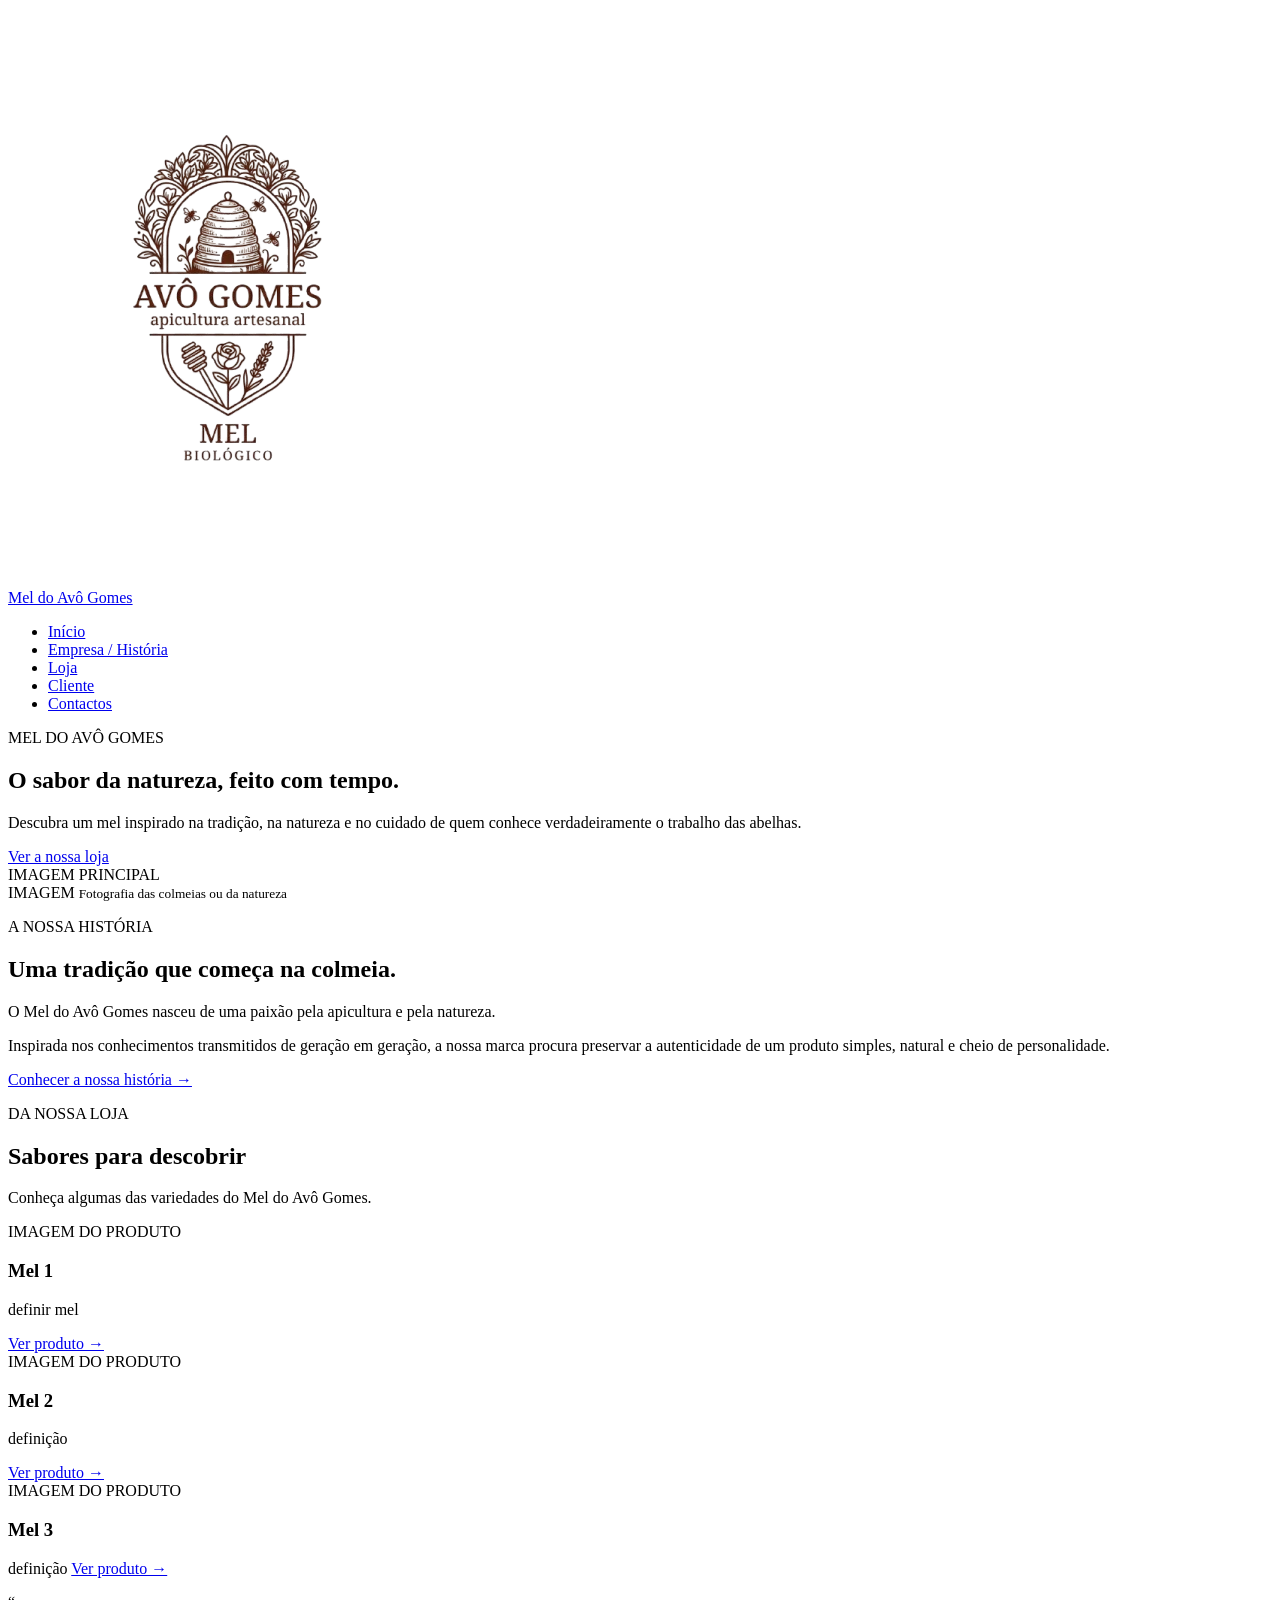
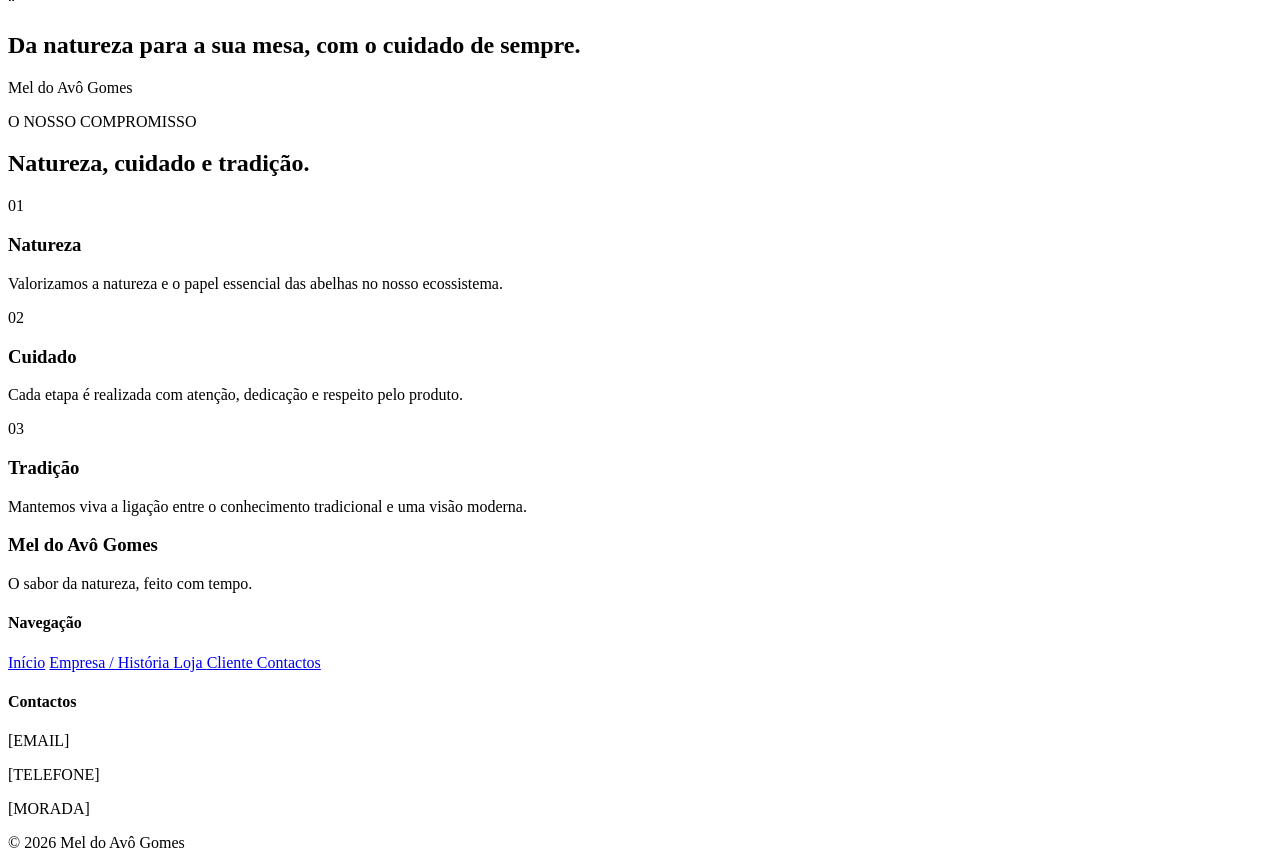
==== index.html @ 3cfab0e8 "Add files via upload" ====
<!DOCTYPE html>
<html lang="pt-PT">
<head>
<meta charset="UTF-8">
<meta name="viewport" content="width=device-width, initial-scale=1.0">
 <img src="logotipo.png"alt="Mel Gomes"> 
<title>Mel do Avô Gomes</title>
<link rel="stylesheet" href="style.css">
</head>
<body>
    
<header>
      
<nav class="navbar">
<a href="index.html" class="logo">
               Mel do Avô Gomes
</a>
<ul class="menu">
<li>
<a href="index.html" class="ativo">Início</a>
</li>
<li>
<a href="empresa.html">Empresa / História</a>
</li>
<li>
<a href="loja.html">Loja</a>
</li>
<li>
<a href="cliente.html">Cliente</a>
</li>
<li>
<a href="contactos.html">Contactos</a>
</li>
</ul>
</nav>
</header>

<!-- PRIMEIRA SECÇÃO -->
<section class="hero">
<div class="hero-text">
<p class="subtitulo">
               MEL DO AVÔ GOMES
</p>
<h1>
               O sabor da natureza,
               feito com tempo.
</h1>
<p>
               Descubra um mel inspirado na tradição, na natureza
               e no cuidado de quem conhece verdadeiramente
               o trabalho das abelhas.
</p>
<a href="loja.html" class="botao">
               Ver a nossa loja
</a>
</div>

<!-- ESPAÇO PARA IMAGEM -->
<div class="imagem-placeholder">
<span>IMAGEM PRINCIPAL</span>
</div>
</section>

<!-- HISTÓRIA -->
<section class="secao historia">
<div class="imagem-placeholder">
<span>IMAGEM</span>
<small>
               Fotografia das colmeias
               ou da natureza
</small>
</div>

<div class="texto">
<p class="subtitulo">
               A NOSSA HISTÓRIA
</p>
<h2>
               Uma tradição que começa na colmeia.
</h2>
<p>
               O Mel do Avô Gomes nasceu de uma paixão pela
               apicultura e pela natureza.
</p>
<p>
               Inspirada nos conhecimentos transmitidos de geração
               em geração, a nossa marca procura preservar a
               autenticidade de um produto simples, natural e cheio
               de personalidade.
</p>
<a href="empresa.html" class="link">
               Conhecer a nossa história →
</a>
</div>
</section>

<!-- PRODUTOS -->
<section class="secao produtos">
<div class="titulo-secao">
<p class="subtitulo">
               DA NOSSA LOJA
</p>
<h2>
               Sabores para descobrir
</h2>
<p>
               Conheça algumas das variedades do Mel do Avô Gomes.
</p>
</div>

<div class="produtos-grid">

<!-- PRODUTO 1 -->
<article class="produto">
<div class="produto-imagem">
<span>
                       IMAGEM DO PRODUTO
</span>
</div>
<div class="produto-info">
<h3>
                      Mel 1 
</h3>
<p>
                       definir mel
</p>
<a href="loja.html">
                       Ver produto →
</a>
</div>
</article>

<!-- PRODUTO 2 -->
<article class="produto">
<div class="produto-imagem">
<span>
                       IMAGEM DO PRODUTO
</span>
</div>
<div class="produto-info">
<h3>
                       Mel 2
</h3>
<p>
                       definição
</p>
<a href="loja.html">
                       Ver produto →
</a>
</div>
</article>

<!-- PRODUTO 3 -->
<article class="produto">
<div class="produto-imagem">
<span>
                       IMAGEM DO PRODUTO
</span>
</div>
<div class="produto-info">
<h3>
                       Mel 3
</h3>
<p>
                       definição
<a href="loja.html">
                       Ver produto →
</a>
</div>
</article>
</div>
</section>

<!-- FRASE -->
<section class="frase">
<p class="aspas">
           “
</p>
<h2>
           Da natureza para a sua mesa,
           com o cuidado de sempre.
</h2>
<p>
           Mel do Avô Gomes
</p>
</section>

<!-- VALORES -->
<section class="secao valores">
<div class="titulo-secao">
<p class="subtitulo">
               O NOSSO COMPROMISSO
</p>
<h2>
               Natureza, cuidado e tradição.
</h2>
</div>

<div class="valores-grid">
<div>
<span>01</span>
<h3>
                   Natureza
</h3>
<p>
                   Valorizamos a natureza e o papel essencial
                   das abelhas no nosso ecossistema.
</p>
</div>

<div>
<span>02</span>
<h3>
                   Cuidado
</h3>
<p>
                   Cada etapa é realizada com atenção,
                   dedicação e respeito pelo produto.
</p>
</div>

<div>
<span>03</span>
<h3>
                   Tradição
</h3>
<p>
                   Mantemos viva a ligação entre o conhecimento
                   tradicional e uma visão moderna.
</p>
</div>
</div>
</section>

<!-- RODAPÉ -->
<footer>
<div>
<h3>
               Mel do Avô Gomes
</h3>
<p>
               O sabor da natureza,
               feito com tempo.
</p>
</div>

<div>
<h4>
               Navegação
</h4>
<a href="index.html">Início</a>
<a href="empresa.html">
               Empresa / História
</a>
<a href="loja.html">
               Loja
</a>
<a href="cliente.html">
               Cliente
</a>
<a href="contactos.html">
               Contactos
</a>
</div>

<div>
<h4>
               Contactos
</h4>
<p>
               [EMAIL]
</p>
<p>
               [TELEFONE]
</p>
<p>
               [MORADA]
</p>
</div>
</footer>

<div class="copyright">
       © 2026 Mel do Avô Gomes
</div>

</body>
</html>
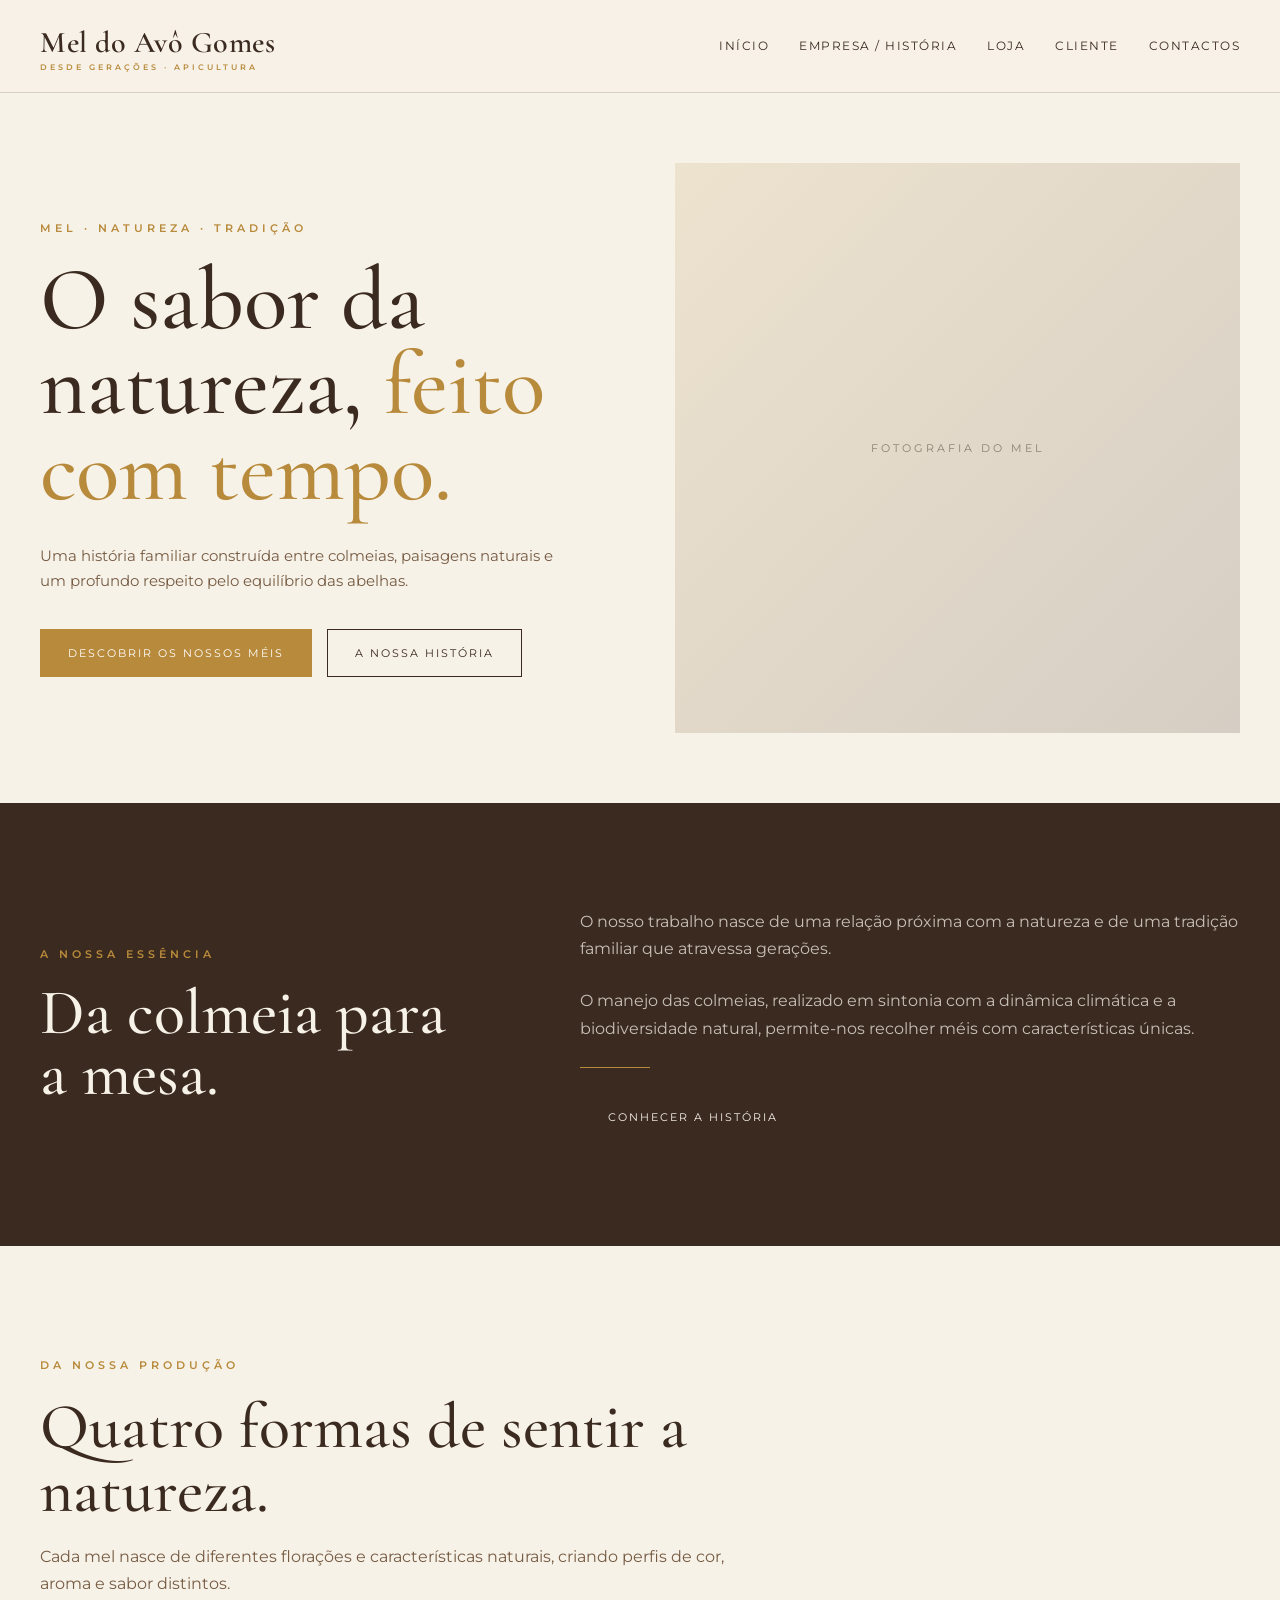
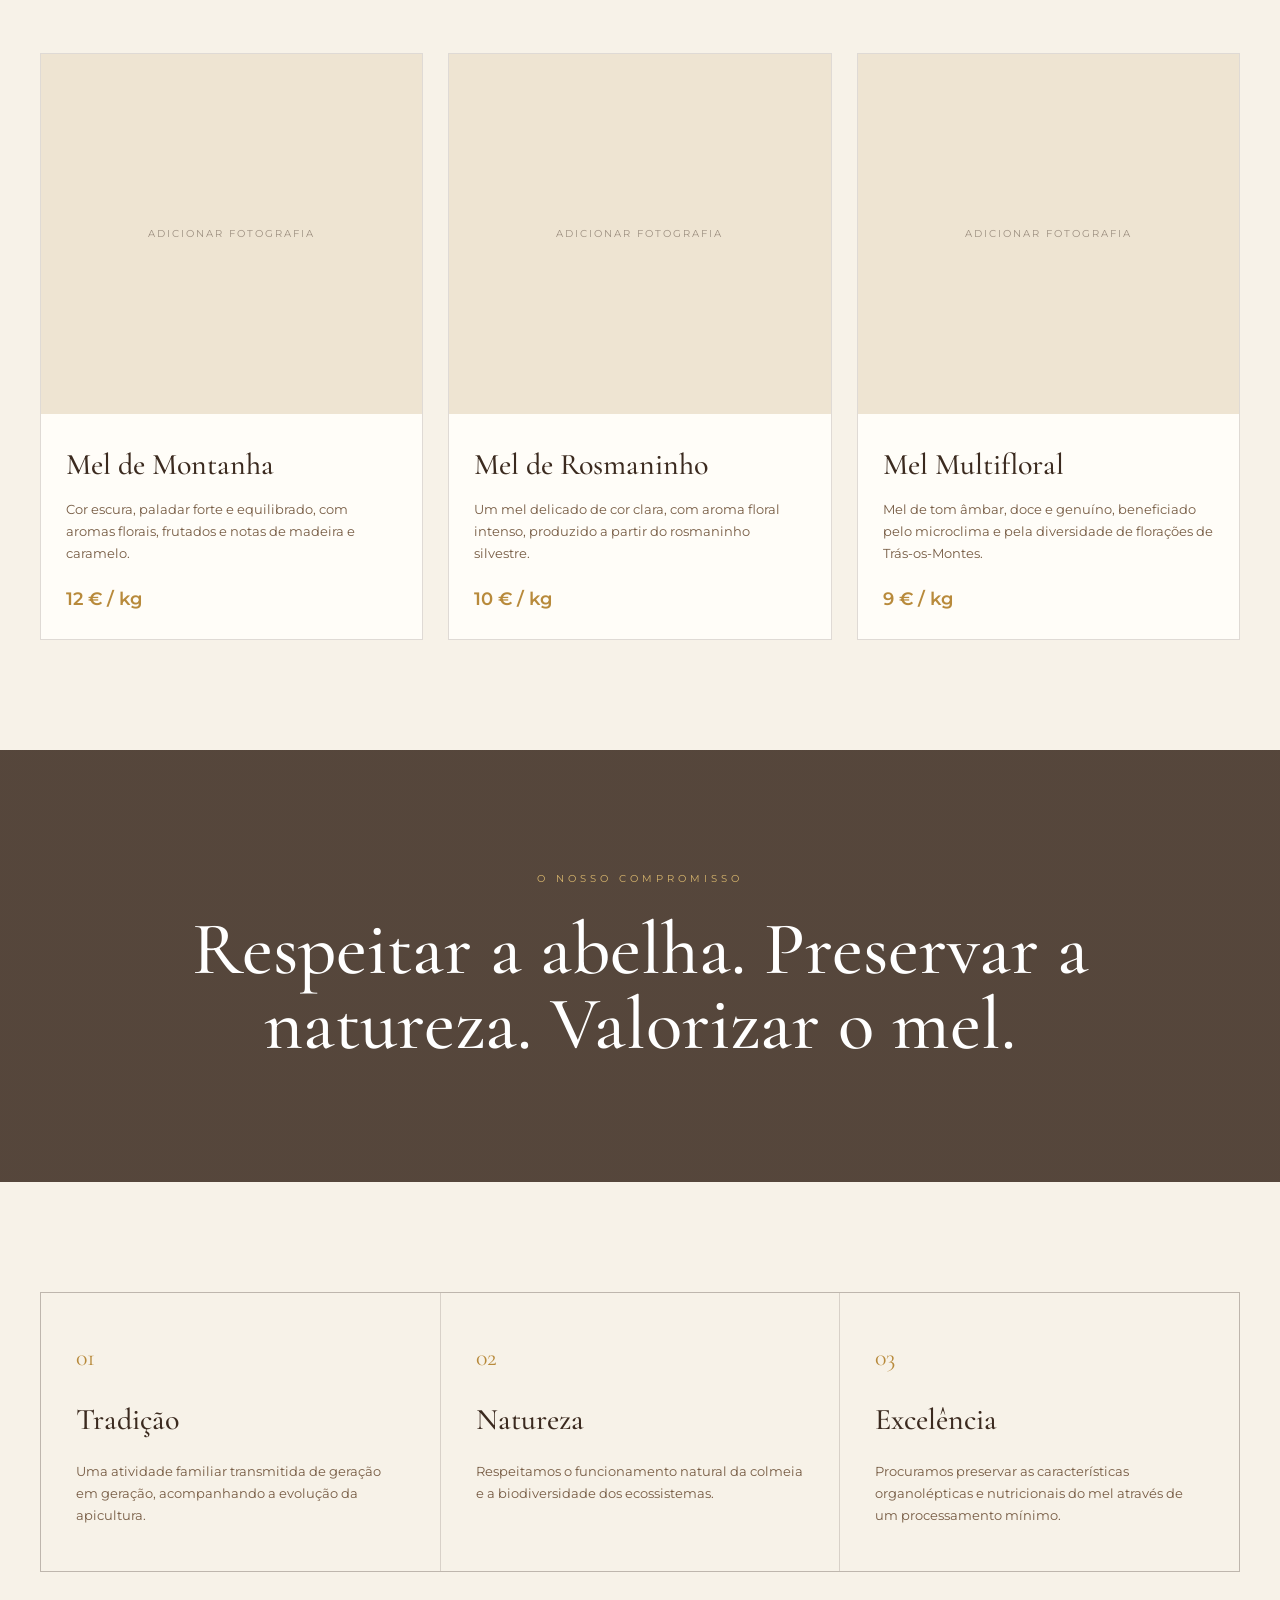
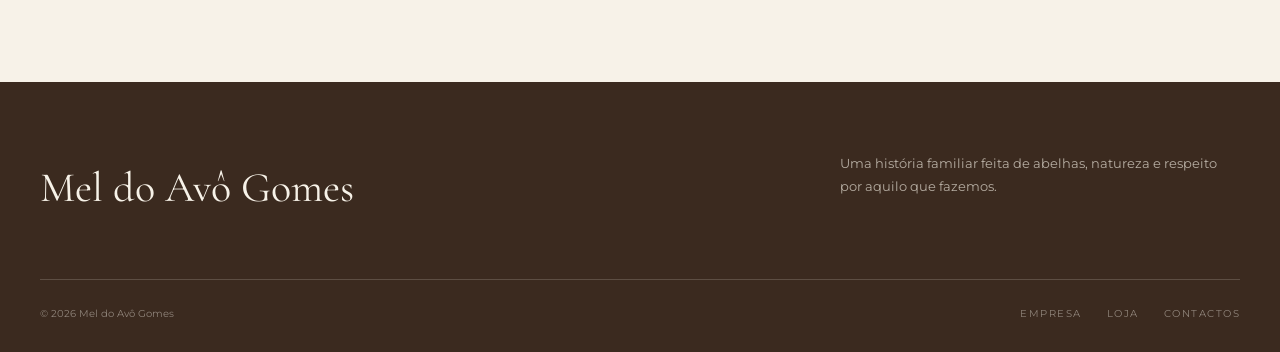
==== commit 813a4986: "Add files via upload" ====
--- a/index.html
+++ b/index.html
@@ -3,285 +3,293 @@
 <head>
 <meta charset="UTF-8">
 <meta name="viewport" content="width=device-width, initial-scale=1.0">
- <img src="logotipo.png"alt="Mel Gomes"> 
-<title>Mel do Avô Gomes</title>
+<title>Mel do Avô Gomes | Mel de excelência</title>
+<meta name="description"
+
+        content="Mel do Avô Gomes — tradição familiar, apicultura responsável e méis de elevada qualidade.">
 <link rel="stylesheet" href="style.css">
 </head>
 <body>
-    
 <header>
-      
-<nav class="navbar">
+<div class="navbar">
 <a href="index.html" class="logo">
-               Mel do Avô Gomes
-</a>
-<ul class="menu">
-<li>
-<a href="index.html" class="ativo">Início</a>
-</li>
-<li>
+
+            Mel do Avô Gomes
+<small>Desde gerações · Apicultura</small>
+</a>
+<nav>
+<a href="index.html">Início</a>
 <a href="empresa.html">Empresa / História</a>
-</li>
-<li>
 <a href="loja.html">Loja</a>
-</li>
-<li>
 <a href="cliente.html">Cliente</a>
-</li>
-<li>
 <a href="contactos.html">Contactos</a>
-</li>
-</ul>
 </nav>
+</div>
 </header>
 
-<!-- PRIMEIRA SECÇÃO -->
+<main>
+<!-- HERO -->
 <section class="hero">
 <div class="hero-text">
-<p class="subtitulo">
-               MEL DO AVÔ GOMES
-</p>
+<div class="mini-titulo">
+
+                Mel · Natureza · Tradição
+</div>
 <h1>
-               O sabor da natureza,
-               feito com tempo.
+
+                O sabor da natureza,
+<span>feito com tempo.</span>
 </h1>
 <p>
-               Descubra um mel inspirado na tradição, na natureza
-               e no cuidado de quem conhece verdadeiramente
-               o trabalho das abelhas.
-</p>
-<a href="loja.html" class="botao">
-               Ver a nossa loja
-</a>
-</div>
-
-<!-- ESPAÇO PARA IMAGEM -->
-<div class="imagem-placeholder">
-<span>IMAGEM PRINCIPAL</span>
-</div>
-</section>
-
-<!-- HISTÓRIA -->
-<section class="secao historia">
-<div class="imagem-placeholder">
-<span>IMAGEM</span>
-<small>
-               Fotografia das colmeias
-               ou da natureza
-</small>
-</div>
-
-<div class="texto">
-<p class="subtitulo">
-               A NOSSA HISTÓRIA
-</p>
+
+                Uma história familiar construída entre colmeias,
+
+                paisagens naturais e um profundo respeito pelo
+
+                equilíbrio das abelhas.
+</p>
+<div class="hero-botoes">
+<a href="loja.html" class="botao botao-dourado">
+
+                    Descobrir os nossos méis
+</a>
+<a href="empresa.html" class="botao">
+
+                    A nossa história
+</a>
+</div>
+</div>
+
+<div class="imagem-principal">
+<!--
+
+            Quando tiveres uma fotografia:
+<img src="imagens/fotografia-principal.jpg"
+
+                 alt="Colmeias e produção de mel">
+
+            -->
+</div>
+</section>
+
+<!-- INTRODUÇÃO -->
+<section class="introducao">
+<div class="introducao-interior">
+<div>
+<div class="mini-titulo">
+
+                    A nossa essência
+</div>
 <h2>
-               Uma tradição que começa na colmeia.
+
+                    Da colmeia
+
+                    para a mesa.
 </h2>
-<p>
-               O Mel do Avô Gomes nasceu de uma paixão pela
-               apicultura e pela natureza.
-</p>
-<p>
-               Inspirada nos conhecimentos transmitidos de geração
-               em geração, a nossa marca procura preservar a
-               autenticidade de um produto simples, natural e cheio
-               de personalidade.
-</p>
-<a href="empresa.html" class="link">
-               Conhecer a nossa história →
-</a>
+</div>
+<div>
+<p>
+
+                    O nosso trabalho nasce de uma relação próxima
+
+                    com a natureza e de uma tradição familiar que
+
+                    atravessa gerações.
+</p>
+<p>
+
+                    O manejo das colmeias, realizado em sintonia
+
+                    com a dinâmica climática e a biodiversidade
+
+                    natural, permite-nos recolher méis com
+
+                    características únicas.
+</p>
+<div class="linha-dourada"></div>
+<a href="empresa.html" class="botao">
+
+                    Conhecer a história
+</a>
+</div>
 </div>
 </section>
 
 <!-- PRODUTOS -->
-<section class="secao produtos">
-<div class="titulo-secao">
-<p class="subtitulo">
-               DA NOSSA LOJA
-</p>
+<section class="secao">
+<div class="secao-cabecalho">
+<div class="mini-titulo">
+
+                Da nossa produção
+</div>
 <h2>
-               Sabores para descobrir
+
+                Quatro formas
+
+                de sentir a natureza.
 </h2>
 <p>
-               Conheça algumas das variedades do Mel do Avô Gomes.
+
+                Cada mel nasce de diferentes florações e
+
+                características naturais, criando perfis de
+
+                cor, aroma e sabor distintos.
 </p>
 </div>
 
 <div class="produtos-grid">
-
-<!-- PRODUTO 1 -->
 <article class="produto">
 <div class="produto-imagem">
-<span>
-                       IMAGEM DO PRODUTO
-</span>
+<!-- <img src="imagens/mel-montanha.jpg" alt="Mel de Montanha"> -->
 </div>
 <div class="produto-info">
-<h3>
-                      Mel 1 
-</h3>
-<p>
-                       definir mel
-</p>
-<a href="loja.html">
-                       Ver produto →
-</a>
+<h3>Mel de Montanha</h3>
+<p>
+
+                        Cor escura, paladar forte e equilibrado,
+
+                        com aromas florais, frutados e notas
+
+                        de madeira e caramelo.
+</p>
+<div class="preco">
+
+                        12 € / kg
+</div>
 </div>
 </article>
 
-<!-- PRODUTO 2 -->
 <article class="produto">
 <div class="produto-imagem">
-<span>
-                       IMAGEM DO PRODUTO
-</span>
+<!-- <img src="imagens/mel-rosmaninho.jpg" alt="Mel de Rosmaninho"> -->
 </div>
 <div class="produto-info">
-<h3>
-                       Mel 2
-</h3>
-<p>
-                       definição
-</p>
-<a href="loja.html">
-                       Ver produto →
-</a>
+<h3>Mel de Rosmaninho</h3>
+<p>
+
+                        Um mel delicado de cor clara,
+
+                        com aroma floral intenso, produzido
+
+                        a partir do rosmaninho silvestre.
+</p>
+<div class="preco">
+
+                        10 € / kg
+</div>
 </div>
 </article>
 
-<!-- PRODUTO 3 -->
 <article class="produto">
 <div class="produto-imagem">
+<!-- <img src="imagens/mel-multifloral.jpg" alt="Mel Multifloral"> -->
+</div>
+<div class="produto-info">
+<h3>Mel Multifloral</h3>
+<p>
+
+                        Mel de tom âmbar, doce e genuíno,
+
+                        beneficiado pelo microclima e pela
+
+                        diversidade de florações de Trás-os-Montes.
+</p>
+<div class="preco">
+
+                        9 € / kg
+</div>
+</div>
+</article>
+</div>
+</section>
+
+<!-- FRASE -->
+<section class="destaque">
+<p>O nosso compromisso</p>
+<h2>
+
+            Respeitar a abelha.
+
+            Preservar a natureza.
+
+            Valorizar o mel.
+</h2>
+</section>
+
+<!-- VALORES -->
+<section class="secao">
+<div class="valores">
+<div class="valor">
+<div class="valor-numero">01</div>
+<h3>Tradição</h3>
+<p>
+
+                    Uma atividade familiar transmitida de
+
+                    geração em geração, acompanhando a evolução
+
+                    da apicultura.
+</p>
+</div>
+
+<div class="valor">
+<div class="valor-numero">02</div>
+<h3>Natureza</h3>
+<p>
+
+                    Respeitamos o funcionamento natural da
+
+                    colmeia e a biodiversidade dos ecossistemas.
+</p>
+</div>
+
+<div class="valor">
+<div class="valor-numero">03</div>
+<h3>Excelência</h3>
+<p>
+
+                    Procuramos preservar as características
+
+                    organolépticas e nutricionais do mel através
+
+                    de um processamento mínimo.
+</p>
+</div>
+</div>
+</section>
+</main>
+
+<footer>
+<div class="footer-interior">
+<div class="footer-topo">
+<div>
+<div class="footer-logo">
+
+                    Mel do Avô Gomes
+</div>
+</div>
+<p>
+
+                Uma história familiar feita de abelhas,
+
+                natureza e respeito por aquilo que fazemos.
+</p>
+</div>
+
+<div class="footer-bottom">
 <span>
-                       IMAGEM DO PRODUTO
+
+                © 2026 Mel do Avô Gomes
 </span>
-</div>
-<div class="produto-info">
-<h3>
-                       Mel 3
-</h3>
-<p>
-                       definição
-<a href="loja.html">
-                       Ver produto →
-</a>
-</div>
-</article>
-</div>
-</section>
-
-<!-- FRASE -->
-<section class="frase">
-<p class="aspas">
-           “
-</p>
-<h2>
-           Da natureza para a sua mesa,
-           com o cuidado de sempre.
-</h2>
-<p>
-           Mel do Avô Gomes
-</p>
-</section>
-
-<!-- VALORES -->
-<section class="secao valores">
-<div class="titulo-secao">
-<p class="subtitulo">
-               O NOSSO COMPROMISSO
-</p>
-<h2>
-               Natureza, cuidado e tradição.
-</h2>
-</div>
-
-<div class="valores-grid">
-<div>
-<span>01</span>
-<h3>
-                   Natureza
-</h3>
-<p>
-                   Valorizamos a natureza e o papel essencial
-                   das abelhas no nosso ecossistema.
-</p>
-</div>
-
-<div>
-<span>02</span>
-<h3>
-                   Cuidado
-</h3>
-<p>
-                   Cada etapa é realizada com atenção,
-                   dedicação e respeito pelo produto.
-</p>
-</div>
-
-<div>
-<span>03</span>
-<h3>
-                   Tradição
-</h3>
-<p>
-                   Mantemos viva a ligação entre o conhecimento
-                   tradicional e uma visão moderna.
-</p>
-</div>
-</div>
-</section>
-
-<!-- RODAPÉ -->
-<footer>
-<div>
-<h3>
-               Mel do Avô Gomes
-</h3>
-<p>
-               O sabor da natureza,
-               feito com tempo.
-</p>
-</div>
-
-<div>
-<h4>
-               Navegação
-</h4>
-<a href="index.html">Início</a>
-<a href="empresa.html">
-               Empresa / História
-</a>
-<a href="loja.html">
-               Loja
-</a>
-<a href="cliente.html">
-               Cliente
-</a>
-<a href="contactos.html">
-               Contactos
-</a>
-</div>
-
-<div>
-<h4>
-               Contactos
-</h4>
-<p>
-               [EMAIL]
-</p>
-<p>
-               [TELEFONE]
-</p>
-<p>
-               [MORADA]
-</p>
+<div class="footer-links">
+<a href="empresa.html">Empresa</a>
+<a href="loja.html">Loja</a>
+<a href="contactos.html">Contactos</a>
+</div>
+</div>
 </div>
 </footer>
-
-<div class="copyright">
-       © 2026 Mel do Avô Gomes
-</div>
-
 </body>
-</html>+</html>
+ 
--- a/style.css
+++ b/style.css
@@ -0,0 +1,1232 @@
+/* =====================================================
+
+   MEL DO AVÔ GOMES
+
+   ESTILO GERAL
+
+===================================================== */
+
+@import url('https://fonts.googleapis.com/css2?family=Cormorant+Garamond:wght@400;500;600;700&family=Montserrat:wght@300;400;500;600&display=swap');
+
+:root {
+
+    --creme: #f7f2e8;
+
+    --creme-escuro: #eee4d2;
+
+    --castanho: #3b2a1f;
+
+    --castanho-claro: #765b43;
+
+    --dourado: #b88a3b;
+
+    --dourado-claro: #d7b56d;
+
+    --branco: #fffdf8;
+
+    --linha: rgba(59, 42, 31, 0.16);
+
+}
+
+* {
+
+    margin: 0;
+
+    padding: 0;
+
+    box-sizing: border-box;
+
+}
+
+html {
+
+    scroll-behavior: smooth;
+
+}
+
+body {
+
+    background: var(--creme);
+
+    color: var(--castanho);
+
+    font-family: 'Montserrat', Arial, sans-serif;
+
+    font-weight: 400;
+
+    line-height: 1.7;
+
+}
+
+a {
+
+    color: inherit;
+
+    text-decoration: none;
+
+}
+
+img {
+
+    max-width: 100%;
+
+    display: block;
+
+}
+
+/* =====================================================
+
+   HEADER
+
+===================================================== */
+
+header {
+
+    width: 100%;
+
+    background: rgba(247, 242, 232, 0.96);
+
+    border-bottom: 1px solid var(--linha);
+
+    position: relative;
+
+    z-index: 10;
+
+}
+
+.navbar {
+
+    max-width: 1280px;
+
+    margin: auto;
+
+    min-height: 92px;
+
+    padding: 0 40px;
+
+    display: flex;
+
+    align-items: center;
+
+    justify-content: space-between;
+
+    gap: 30px;
+
+}
+
+.logo {
+
+    font-family: 'Cormorant Garamond', Georgia, serif;
+
+    font-size: 30px;
+
+    font-weight: 600;
+
+    letter-spacing: 0.5px;
+
+    white-space: nowrap;
+
+}
+
+.logo small {
+
+    display: block;
+
+    font-family: 'Montserrat', Arial, sans-serif;
+
+    font-size: 8px;
+
+    letter-spacing: 3px;
+
+    text-transform: uppercase;
+
+    color: var(--dourado);
+
+    margin-top: -7px;
+
+}
+
+nav {
+
+    display: flex;
+
+    align-items: center;
+
+    gap: 30px;
+
+}
+
+nav a {
+
+    font-size: 12px;
+
+    text-transform: uppercase;
+
+    letter-spacing: 1.5px;
+
+    position: relative;
+
+    padding: 8px 0;
+
+}
+
+nav a::after {
+
+    content: "";
+
+    position: absolute;
+
+    left: 0;
+
+    bottom: 0;
+
+    width: 0;
+
+    height: 1px;
+
+    background: var(--dourado);
+
+    transition: 0.3s;
+
+}
+
+nav a:hover::after {
+
+    width: 100%;
+
+}
+
+/* =====================================================
+
+   BOTÕES
+
+===================================================== */
+
+.botao {
+
+    display: inline-block;
+
+    padding: 14px 27px;
+
+    border: 1px solid var(--castanho);
+
+    font-size: 11px;
+
+    text-transform: uppercase;
+
+    letter-spacing: 2px;
+
+    transition: 0.3s;
+
+}
+
+.botao:hover {
+
+    background: var(--castanho);
+
+    color: var(--creme);
+
+}
+
+.botao-dourado {
+
+    background: var(--dourado);
+
+    border-color: var(--dourado);
+
+    color: white;
+
+}
+
+.botao-dourado:hover {
+
+    background: var(--castanho);
+
+    border-color: var(--castanho);
+
+}
+
+/* =====================================================
+
+   HERO
+
+===================================================== */
+
+.hero {
+
+    min-height: 650px;
+
+    max-width: 1280px;
+
+    margin: auto;
+
+    padding: 70px 40px;
+
+    display: grid;
+
+    grid-template-columns: 1fr 1fr;
+
+    align-items: center;
+
+    gap: 70px;
+
+}
+
+.hero-text {
+
+    max-width: 570px;
+
+}
+
+.mini-titulo {
+
+    color: var(--dourado);
+
+    text-transform: uppercase;
+
+    letter-spacing: 4px;
+
+    font-size: 11px;
+
+    font-weight: 600;
+
+    margin-bottom: 20px;
+
+}
+
+h1,
+
+h2,
+
+h3 {
+
+    font-family: 'Cormorant Garamond', Georgia, serif;
+
+    font-weight: 500;
+
+}
+
+.hero h1 {
+
+    font-size: clamp(55px, 7vw, 90px);
+
+    line-height: 0.95;
+
+    margin-bottom: 30px;
+
+}
+
+.hero h1 span {
+
+    color: var(--dourado);
+
+}
+
+.hero p {
+
+    color: var(--castanho-claro);
+
+    max-width: 520px;
+
+    font-size: 15px;
+
+    margin-bottom: 35px;
+
+}
+
+.hero-botoes {
+
+    display: flex;
+
+    gap: 15px;
+
+    flex-wrap: wrap;
+
+}
+
+/* =====================================================
+
+   IMAGENS / PLACEHOLDERS
+
+===================================================== */
+
+.imagem-principal {
+
+    height: 570px;
+
+    background:
+
+        linear-gradient(
+
+            135deg,
+
+            rgba(184, 138, 59, 0.15),
+
+            rgba(59, 42, 31, 0.18)
+
+        );
+
+    position: relative;
+
+    overflow: hidden;
+
+}
+
+.imagem-principal::before {
+
+    content: "FOTOGRAFIA DO MEL";
+
+    position: absolute;
+
+    inset: 0;
+
+    display: flex;
+
+    align-items: center;
+
+    justify-content: center;
+
+    color: rgba(59, 42, 31, 0.5);
+
+    font-size: 11px;
+
+    letter-spacing: 3px;
+
+}
+
+.imagem-principal img {
+
+    width: 100%;
+
+    height: 100%;
+
+    object-fit: cover;
+
+    position: relative;
+
+    z-index: 1;
+
+}
+
+/* =====================================================
+
+   SECÇÕES
+
+===================================================== */
+
+.secao {
+
+    max-width: 1280px;
+
+    margin: auto;
+
+    padding: 110px 40px;
+
+}
+
+.secao-cabecalho {
+
+    max-width: 700px;
+
+    margin-bottom: 55px;
+
+}
+
+.secao-cabecalho h2 {
+
+    font-size: clamp(42px, 5vw, 65px);
+
+    line-height: 1;
+
+    margin-bottom: 20px;
+
+}
+
+.secao-cabecalho p {
+
+    color: var(--castanho-claro);
+
+}
+
+/* =====================================================
+
+   INTRODUÇÃO
+
+===================================================== */
+
+.introducao {
+
+    background: var(--castanho);
+
+    color: var(--creme);
+
+}
+
+.introducao-interior {
+
+    max-width: 1280px;
+
+    margin: auto;
+
+    padding: 105px 40px;
+
+    display: grid;
+
+    grid-template-columns: 0.8fr 1.2fr;
+
+    gap: 100px;
+
+    align-items: center;
+
+}
+
+.introducao h2 {
+
+    font-size: clamp(45px, 5vw, 70px);
+
+    line-height: 0.95;
+
+}
+
+.introducao p {
+
+    color: rgba(247, 242, 232, 0.75);
+
+    margin-bottom: 25px;
+
+}
+
+.linha-dourada {
+
+    width: 70px;
+
+    height: 1px;
+
+    background: var(--dourado);
+
+    margin: 25px 0;
+
+}
+
+/* =====================================================
+
+   PRODUTOS
+
+===================================================== */
+
+.produtos-grid {
+
+    display: grid;
+
+    grid-template-columns: repeat(3, 1fr);
+
+    gap: 25px;
+
+}
+
+.produto {
+
+    background: var(--branco);
+
+    border: 1px solid var(--linha);
+
+    transition: 0.35s;
+
+}
+
+.produto:hover {
+
+    transform: translateY(-8px);
+
+    box-shadow: 0 18px 45px rgba(59, 42, 31, 0.10);
+
+}
+
+.produto-imagem {
+
+    height: 360px;
+
+    background: var(--creme-escuro);
+
+    position: relative;
+
+    overflow: hidden;
+
+}
+
+.produto-imagem::after {
+
+    content: "ADICIONAR FOTOGRAFIA";
+
+    position: absolute;
+
+    inset: 0;
+
+    display: flex;
+
+    justify-content: center;
+
+    align-items: center;
+
+    color: rgba(59, 42, 31, 0.45);
+
+    font-size: 10px;
+
+    letter-spacing: 2px;
+
+}
+
+.produto-imagem img {
+
+    width: 100%;
+
+    height: 100%;
+
+    object-fit: cover;
+
+    position: relative;
+
+    z-index: 2;
+
+}
+
+.produto-info {
+
+    padding: 25px;
+
+}
+
+.produto-info h3 {
+
+    font-size: 30px;
+
+    margin-bottom: 8px;
+
+}
+
+.produto-info p {
+
+    color: var(--castanho-claro);
+
+    font-size: 13px;
+
+    margin-bottom: 20px;
+
+}
+
+.preco {
+
+    color: var(--dourado);
+
+    font-size: 18px;
+
+    font-weight: 600;
+
+}
+
+/* =====================================================
+
+   PRODUTOS EM 4 COLUNAS
+
+===================================================== */
+
+.produtos-grid.quatro {
+
+    grid-template-columns: repeat(4, 1fr);
+
+}
+
+.produtos-grid.quatro .produto-imagem {
+
+    height: 330px;
+
+}
+
+/* =====================================================
+
+   FRASE DE DESTAQUE
+
+===================================================== */
+
+.destaque {
+
+    background:
+
+        linear-gradient(
+
+            rgba(59, 42, 31, 0.86),
+
+            rgba(59, 42, 31, 0.86)
+
+        );
+
+    color: white;
+
+    text-align: center;
+
+    padding: 120px 40px;
+
+}
+
+.destaque p {
+
+    color: var(--dourado-claro);
+
+    text-transform: uppercase;
+
+    letter-spacing: 4px;
+
+    font-size: 10px;
+
+    margin-bottom: 25px;
+
+}
+
+.destaque h2 {
+
+    max-width: 900px;
+
+    margin: auto;
+
+    font-size: clamp(42px, 6vw, 75px);
+
+    line-height: 1;
+
+}
+
+/* =====================================================
+
+   VALORES
+
+===================================================== */
+
+.valores {
+
+    display: grid;
+
+    grid-template-columns: repeat(3, 1fr);
+
+    gap: 1px;
+
+    background: var(--linha);
+
+    border: 1px solid var(--linha);
+
+}
+
+.valor {
+
+    background: var(--creme);
+
+    padding: 45px 35px;
+
+}
+
+.valor-numero {
+
+    color: var(--dourado);
+
+    font-family: 'Cormorant Garamond', serif;
+
+    font-size: 24px;
+
+}
+
+.valor h3 {
+
+    font-size: 30px;
+
+    margin: 15px 0;
+
+}
+
+.valor p {
+
+    font-size: 13px;
+
+    color: var(--castanho-claro);
+
+}
+
+/* =====================================================
+
+   PÁGINAS INTERIORES
+
+===================================================== */
+
+.pagina-topo {
+
+    max-width: 1280px;
+
+    margin: auto;
+
+    padding: 120px 40px 80px;
+
+}
+
+.pagina-topo h1 {
+
+    font-size: clamp(55px, 7vw, 95px);
+
+    line-height: 0.9;
+
+    max-width: 850px;
+
+}
+
+.pagina-topo p {
+
+    max-width: 650px;
+
+    color: var(--castanho-claro);
+
+    margin-top: 25px;
+
+}
+
+/* =====================================================
+
+   HISTÓRIA
+
+===================================================== */
+
+.historia-bloco {
+
+    display: grid;
+
+    grid-template-columns: 0.7fr 1.3fr;
+
+    gap: 100px;
+
+    padding: 100px 0;
+
+    border-top: 1px solid var(--linha);
+
+}
+
+.historia-bloco h2 {
+
+    font-size: 48px;
+
+    line-height: 1;
+
+}
+
+.historia-bloco p {
+
+    color: var(--castanho-claro);
+
+    margin-bottom: 20px;
+
+}
+
+.historia-numero {
+
+    color: var(--dourado);
+
+    font-size: 12px;
+
+    letter-spacing: 3px;
+
+}
+
+/* =====================================================
+
+   LOJA
+
+===================================================== */
+
+.loja-intro {
+
+    max-width: 700px;
+
+    margin-bottom: 60px;
+
+}
+
+.loja-intro h2 {
+
+    font-size: 60px;
+
+}
+
+.loja-intro p {
+
+    color: var(--castanho-claro);
+
+}
+
+/* =====================================================
+
+   ÁREA DE CLIENTE
+
+===================================================== */
+
+.cliente-wrapper {
+
+    max-width: 900px;
+
+    margin: auto;
+
+    display: grid;
+
+    grid-template-columns: 1fr 1fr;
+
+    gap: 30px;
+
+}
+
+.caixa {
+
+    background: var(--branco);
+
+    border: 1px solid var(--linha);
+
+    padding: 45px;
+
+}
+
+.caixa h2 {
+
+    font-size: 42px;
+
+    margin-bottom: 10px;
+
+}
+
+.caixa p {
+
+    color: var(--castanho-claro);
+
+    font-size: 13px;
+
+    margin-bottom: 30px;
+
+}
+
+.formulario {
+
+    display: flex;
+
+    flex-direction: column;
+
+    gap: 18px;
+
+}
+
+.formulario label {
+
+    font-size: 10px;
+
+    text-transform: uppercase;
+
+    letter-spacing: 2px;
+
+}
+
+.formulario input,
+
+.formulario textarea {
+
+    width: 100%;
+
+    border: none;
+
+    border-bottom: 1px solid var(--linha);
+
+    background: transparent;
+
+    padding: 12px 0;
+
+    font-family: inherit;
+
+    color: var(--castanho);
+
+    outline: none;
+
+}
+
+.formulario textarea {
+
+    min-height: 130px;
+
+    resize: vertical;
+
+}
+
+.formulario input:focus,
+
+.formulario textarea:focus {
+
+    border-color: var(--dourado);
+
+}
+
+/* =====================================================
+
+   CONTACTOS
+
+===================================================== */
+
+.contactos-grid {
+
+    display: grid;
+
+    grid-template-columns: 0.8fr 1.2fr;
+
+    gap: 80px;
+
+}
+
+.contacto-item {
+
+    margin-bottom: 35px;
+
+}
+
+.contacto-item span {
+
+    color: var(--dourado);
+
+    text-transform: uppercase;
+
+    letter-spacing: 2px;
+
+    font-size: 10px;
+
+}
+
+.contacto-item h3 {
+
+    font-size: 30px;
+
+    margin-top: 5px;
+
+}
+
+.mapa {
+
+    min-height: 420px;
+
+    background: var(--creme-escuro);
+
+    display: flex;
+
+    align-items: center;
+
+    justify-content: center;
+
+    color: var(--castanho-claro);
+
+    text-transform: uppercase;
+
+    letter-spacing: 3px;
+
+    font-size: 10px;
+
+}
+
+/* =====================================================
+
+   FOOTER
+
+===================================================== */
+
+footer {
+
+    background: var(--castanho);
+
+    color: var(--creme);
+
+    padding: 70px 40px 30px;
+
+}
+
+.footer-interior {
+
+    max-width: 1280px;
+
+    margin: auto;
+
+}
+
+.footer-topo {
+
+    display: flex;
+
+    justify-content: space-between;
+
+    gap: 40px;
+
+    padding-bottom: 55px;
+
+    border-bottom: 1px solid rgba(247, 242, 232, 0.18);
+
+}
+
+.footer-logo {
+
+    font-family: 'Cormorant Garamond', serif;
+
+    font-size: 42px;
+
+}
+
+.footer-topo p {
+
+    max-width: 400px;
+
+    color: rgba(247, 242, 232, 0.65);
+
+    font-size: 13px;
+
+}
+
+.footer-links {
+
+    display: flex;
+
+    gap: 25px;
+
+    flex-wrap: wrap;
+
+}
+
+.footer-links a {
+
+    font-size: 10px;
+
+    text-transform: uppercase;
+
+    letter-spacing: 1.5px;
+
+}
+
+.footer-bottom {
+
+    padding-top: 25px;
+
+    display: flex;
+
+    justify-content: space-between;
+
+    color: rgba(247, 242, 232, 0.45);
+
+    font-size: 10px;
+
+}
+
+/* =====================================================
+
+   RESPONSIVO — TELEMÓVEL
+
+===================================================== */
+
+@media (max-width: 900px) {
+
+    .navbar {
+
+        padding: 20px;
+
+        flex-direction: column;
+
+    }
+
+    nav {
+
+        gap: 15px;
+
+        flex-wrap: wrap;
+
+        justify-content: center;
+
+    }
+
+    nav a {
+
+        font-size: 10px;
+
+    }
+
+    .hero,
+
+    .introducao-interior,
+
+    .historia-bloco,
+
+    .contactos-grid {
+
+        grid-template-columns: 1fr;
+
+    }
+
+    .hero {
+
+        padding: 60px 20px;
+
+        gap: 40px;
+
+    }
+
+    .hero h1 {
+
+        font-size: 60px;
+
+    }
+
+    .imagem-principal {
+
+        height: 420px;
+
+    }
+
+    .secao {
+
+        padding: 75px 20px;
+
+    }
+
+    .produtos-grid,
+
+    .produtos-grid.quatro,
+
+    .valores {
+
+        grid-template-columns: 1fr;
+
+    }
+
+    .cliente-wrapper {
+
+        grid-template-columns: 1fr;
+
+    }
+
+    .pagina-topo {
+
+        padding: 80px 20px 50px;
+
+    }
+
+    .pagina-topo h1 {
+
+        font-size: 60px;
+
+    }
+
+    .footer-topo,
+
+    .footer-bottom {
+
+        flex-direction: column;
+
+    }
+
+    footer {
+
+        padding: 60px 20px 25px;
+
+    }
+
+}
+ 
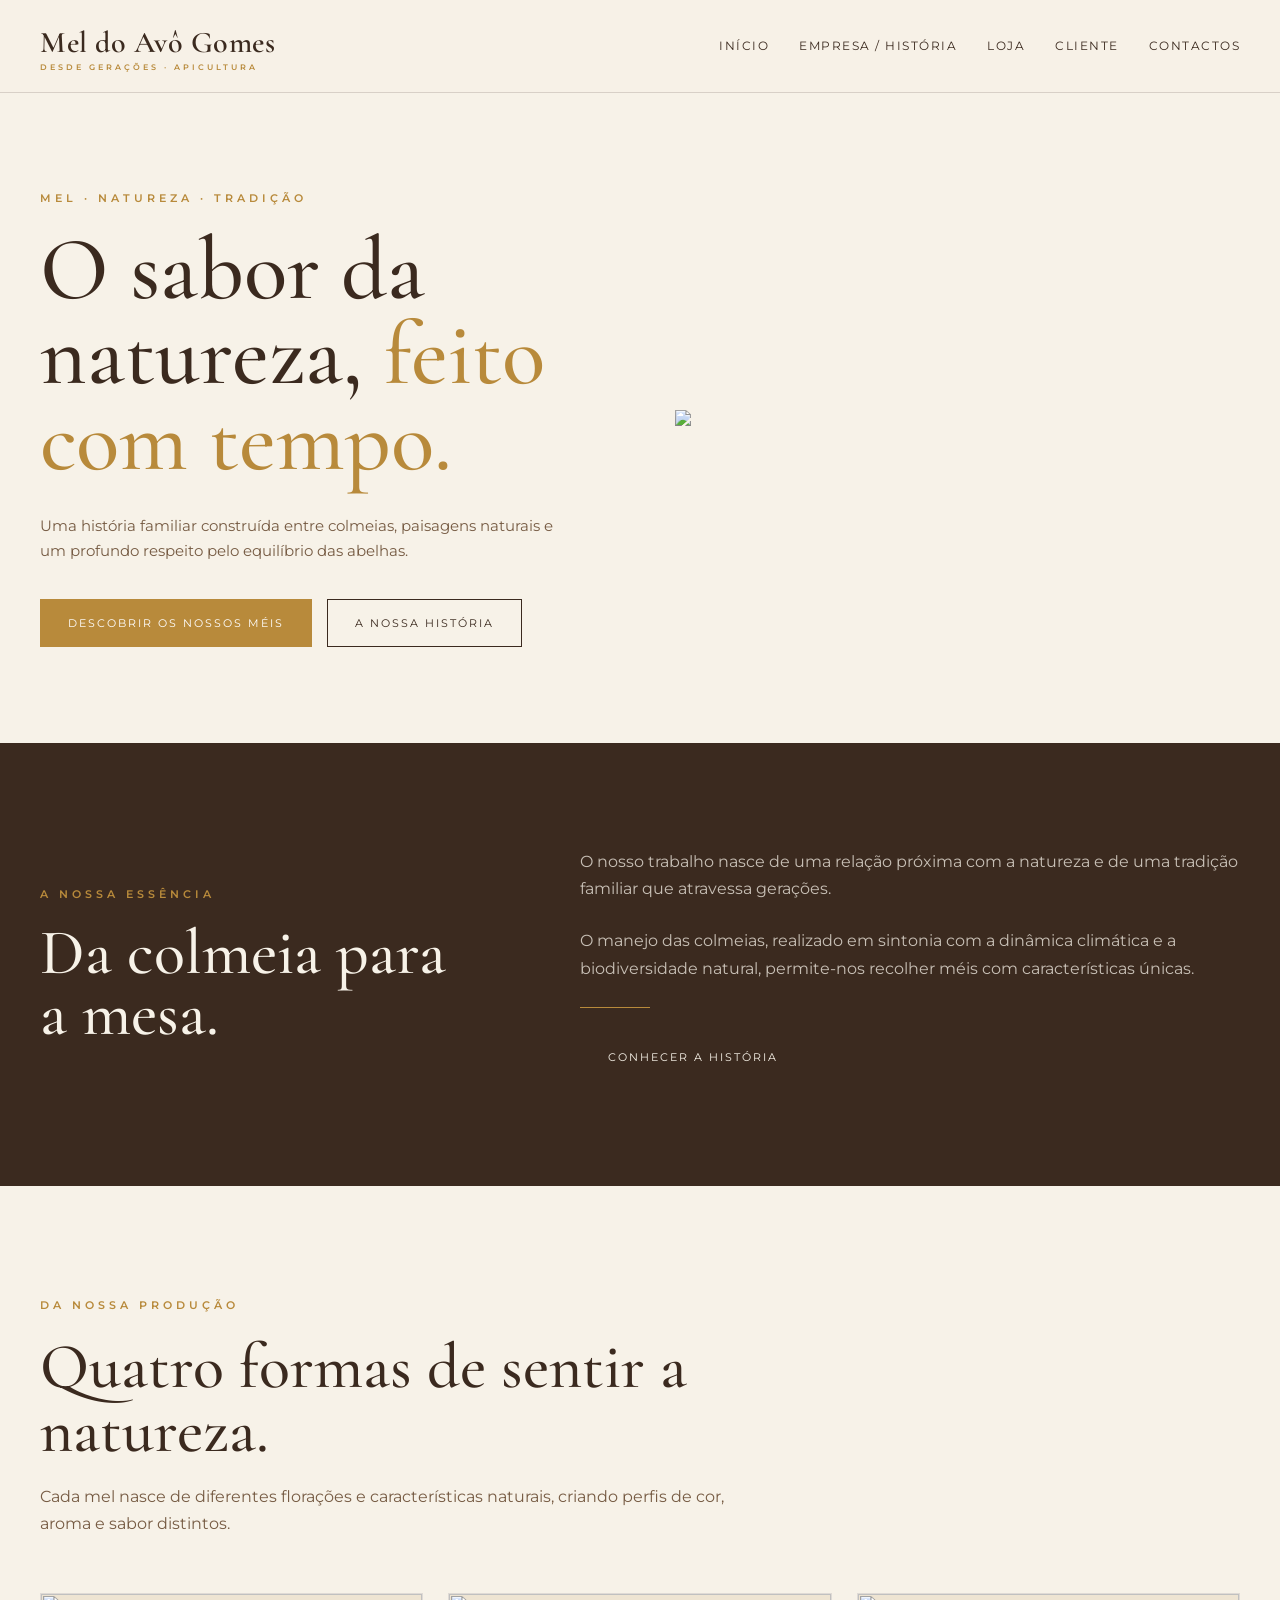
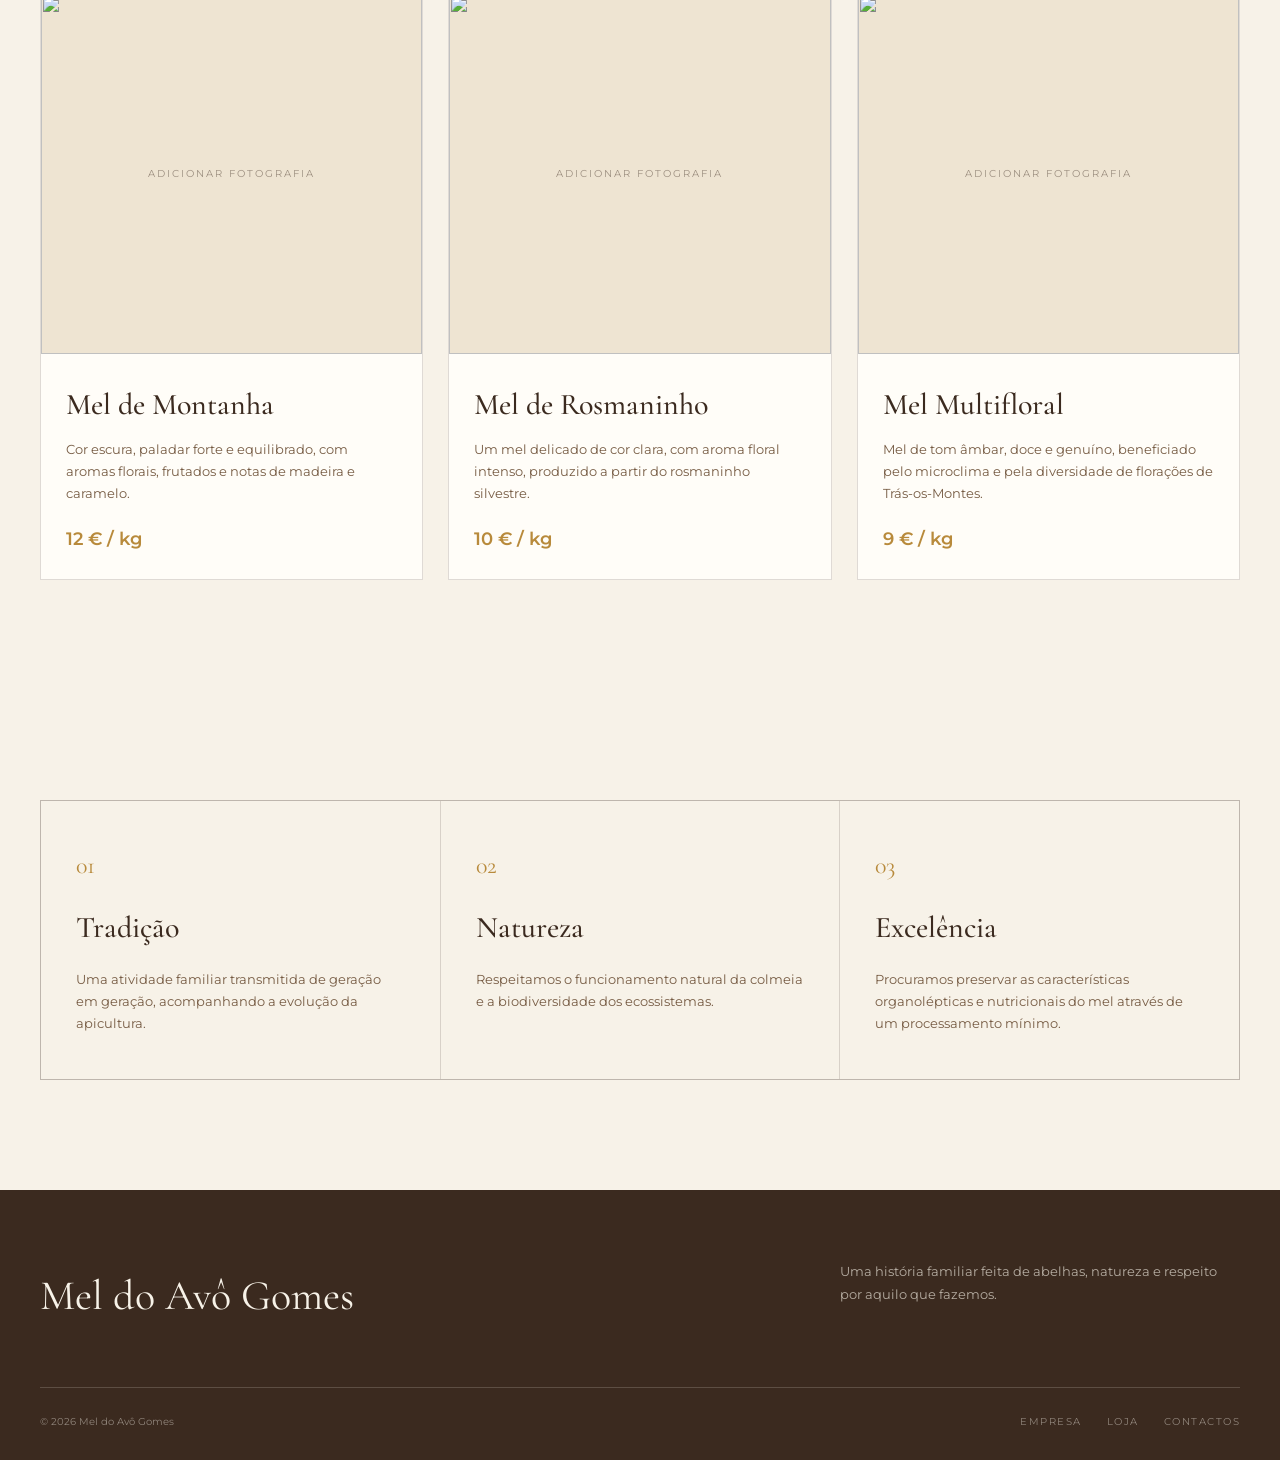
==== commit 4170022c: "Add files via upload" ====
--- a/index.html
+++ b/index.html
@@ -3,6 +3,7 @@
 <head>
 <meta charset="UTF-8">
 <meta name="viewport" content="width=device-width, initial-scale=1.0">
+<a href="logotipo.png"></a>
 <title>Mel do Avô Gomes | Mel de excelência</title>
 <meta name="description"
 
@@ -60,16 +61,10 @@
 </div>
 </div>
 
-<div class="imagem-principal">
-<!--
-
-            Quando tiveres uma fotografia:
-<img src="imagens/fotografia-principal.jpg"
-
-                 alt="Colmeias e produção de mel">
-
-            -->
-</div>
+<div class="hero-image">
+<img src="imagens/principal.jpg">
+</div>
+
 </section>
 
 <!-- INTRODUÇÃO -->
@@ -141,7 +136,8 @@
 <div class="produtos-grid">
 <article class="produto">
 <div class="produto-imagem">
-<!-- <img src="imagens/mel-montanha.jpg" alt="Mel de Montanha"> -->
+<img src="imagens/mel de montanha.png" > 
+
 </div>
 <div class="produto-info">
 <h3>Mel de Montanha</h3>
@@ -162,7 +158,7 @@
 
 <article class="produto">
 <div class="produto-imagem">
-<!-- <img src="imagens/mel-rosmaninho.jpg" alt="Mel de Rosmaninho"> -->
+<img src="imagens/mel de rosmaninho.jpg" > 
 </div>
 <div class="produto-info">
 <h3>Mel de Rosmaninho</h3>
@@ -183,7 +179,7 @@
 
 <article class="produto">
 <div class="produto-imagem">
-<!-- <img src="imagens/mel-multifloral.jpg" alt="Mel Multifloral"> -->
+<img src="imagens/mel multifloral.jpg"> 
 </div>
 <div class="produto-info">
 <h3>Mel Multifloral</h3>
@@ -204,7 +200,7 @@
 </div>
 </section>
 
-<!-- FRASE -->
+<!-- FRASE 
 <section class="destaque">
 <p>O nosso compromisso</p>
 <h2>
@@ -272,8 +268,7 @@
 <p>
 
                 Uma história familiar feita de abelhas,
-
-                natureza e respeito por aquilo que fazemos.
+ natureza e respeito por aquilo que fazemos.
 </p>
 </div>
 
--- a/style.css
+++ b/style.css
@@ -28,6 +28,8 @@
 
 }
 
+
+
 * {
 
     margin: 0;
@@ -128,6 +130,8 @@
 
 }
 
+
+
 .logo small {
 
     display: block;
@@ -407,7 +411,7 @@
     z-index: 1;
 
 }
-
+ 
 /* =====================================================
 
    SECÇÕES
@@ -790,6 +794,39 @@
 
 ===================================================== */
 
+.imagem-historia {height: 570px;
+
+    background:
+
+        linear-gradient(
+
+            135deg,
+
+            rgba(184, 138, 59, 0.15),
+
+            rgba(59, 42, 31, 0.18)
+
+        );
+
+    position: relative;
+
+    overflow: hidden;
+ }
+ 
+ 
+ .imagem-historia  {
+
+    width: 30%;
+
+    height: 100%;
+
+    object-fit: cover;
+
+    position: relative;
+
+    z-index: 1;
+
+}
 .historia-bloco {
 
     display: grid;
@@ -1004,23 +1041,109 @@
 
 }
 
-.mapa {
-
-    min-height: 420px;
-
-    background: var(--creme-escuro);
+
+.imagem-final {
+
+        width: 100%;
+        height: 1000px;
+        overflow: hidden;
+    }
+    .imagem-final img {
+        width: 100%;
+        height: 100%;
+        object-fit: cover;
+        display: block;
+    }
+    
+
+
+
+
+/* =====================================================
+
+   FOOTER
+
+===================================================== */
+
+footer {
+
+    background: var(--castanho);
+
+    color: var(--creme);
+
+    padding: 70px 40px 30px;
+
+}
+
+.footer-interior {
+
+    max-width: 1280px;
+
+    margin: auto;
+
+}
+
+.footer-topo {
 
     display: flex;
 
-    align-items: center;
-
-    justify-content: center;
-
-    color: var(--castanho-claro);
+    justify-content: space-between;
+
+    gap: 40px;
+
+    padding-bottom: 55px;
+
+    border-bottom: 1px solid rgba(247, 242, 232, 0.18);
+
+}
+
+.footer-logo {
+
+    font-family: 'Cormorant Garamond', serif;
+
+    font-size: 42px;
+
+}
+
+.footer-topo p {
+
+    max-width: 400px;
+
+    color: rgba(247, 242, 232, 0.65);
+
+    font-size: 13px;
+
+}
+
+.footer-links {
+
+    display: flex;
+
+    gap: 25px;
+
+    flex-wrap: wrap;
+
+}
+
+.footer-links a {
+
+    font-size: 10px;
 
     text-transform: uppercase;
 
-    letter-spacing: 3px;
+    letter-spacing: 1.5px;
+
+}
+
+.footer-bottom {
+
+    padding-top: 25px;
+
+    display: flex;
+
+    justify-content: space-between;
+
+    color: rgba(247, 242, 232, 0.45);
 
     font-size: 10px;
 
@@ -1028,96 +1151,6 @@
 
 /* =====================================================
 
-   FOOTER
-
-===================================================== */
-
-footer {
-
-    background: var(--castanho);
-
-    color: var(--creme);
-
-    padding: 70px 40px 30px;
-
-}
-
-.footer-interior {
-
-    max-width: 1280px;
-
-    margin: auto;
-
-}
-
-.footer-topo {
-
-    display: flex;
-
-    justify-content: space-between;
-
-    gap: 40px;
-
-    padding-bottom: 55px;
-
-    border-bottom: 1px solid rgba(247, 242, 232, 0.18);
-
-}
-
-.footer-logo {
-
-    font-family: 'Cormorant Garamond', serif;
-
-    font-size: 42px;
-
-}
-
-.footer-topo p {
-
-    max-width: 400px;
-
-    color: rgba(247, 242, 232, 0.65);
-
-    font-size: 13px;
-
-}
-
-.footer-links {
-
-    display: flex;
-
-    gap: 25px;
-
-    flex-wrap: wrap;
-
-}
-
-.footer-links a {
-
-    font-size: 10px;
-
-    text-transform: uppercase;
-
-    letter-spacing: 1.5px;
-
-}
-
-.footer-bottom {
-
-    padding-top: 25px;
-
-    display: flex;
-
-    justify-content: space-between;
-
-    color: rgba(247, 242, 232, 0.45);
-
-    font-size: 10px;
-
-}
-
-/* =====================================================
-
    RESPONSIVO — TELEMÓVEL
 
 ===================================================== */
@@ -1227,6 +1260,308 @@
         padding: 60px 20px 25px;
 
     }
-
+/* =====================================
+
+   RESPONSIVO — TABLETS E TELEMÓVEIS
+
+===================================== */
+
+@media (max-width: 900px) {
+
+    /* Cabeçalho e menu */
+
+    .navbar {
+
+        padding: 20px;
+
+        flex-direction: column;
+
+        gap: 15px;
+
+    }
+
+    nav {
+
+        width: 100%;
+
+        display: flex;
+
+        justify-content: center;
+
+        flex-wrap: wrap;
+
+        gap: 8px 18px;
+
+    }
+
+    nav a {
+
+        font-size: 10px;
+
+        letter-spacing: 1px;
+
+    }
+
+    /* Secções principais */
+
+    .hero,
+
+    .introducao-interior,
+
+    .historia-bloco,
+
+    .contactos-grid {
+
+        grid-template-columns: 1fr;
+
+        gap: 35px;
+
+    }
+
+    .hero {
+
+        padding: 55px 24px;
+
+        min-height: auto;
+
+    }
+
+    .hero h1 {
+
+        font-size: clamp(44px, 9vw, 65px);
+
+    }
+
+    .imagem-principal {
+
+        height: 420px;
+
+    }
+
+    .secao {
+
+        padding: 70px 24px;
+
+    }
+
+    .pagina-topo {
+
+        padding: 75px 24px 45px;
+
+    }
+
+    .pagina-topo h1 {
+
+        font-size: clamp(48px, 9vw, 70px);
+
+    }
+
+    /* Produtos */
+
+    .produtos-grid,
+
+    .produtos-grid.quatro {
+
+        grid-template-columns: repeat(2, minmax(0, 1fr));
+
+        gap: 18px;
+
+    }
+
+    .produto-imagem,
+
+    .produtos-grid.quatro .produto-imagem {
+
+        height: 280px;
+
+    }
+
+    .produto-info {
+
+        padding: 18px;
+
+    }
+
+    .produto-info h3 {
+
+        font-size: 26px;
+
+    }
+
+    /* Valores e área de cliente */
+
+    .valores {
+
+        grid-template-columns: 1fr;
+
+    }
+
+    .cliente-wrapper {
+
+        grid-template-columns: 1fr;
+
+    }
+
+    .caixa {
+
+        padding: 28px 22px;
+
+    }
+
+    /* Rodapé */
+
+    .footer-topo,
+
+    .footer-bottom {
+
+        flex-direction: column;
+
+        gap: 25px;
+
+    }
+
+}
+
+
+/* =====================================
+
+   TELEMÓVEIS PEQUENOS
+
+===================================== */
+
+@media (max-width: 600px) {
+
+    .logo {
+
+        font-size: 26px;
+
+    }
+
+    nav {
+
+        gap: 8px 12px;
+
+    }
+
+    nav a {
+
+        font-size: 9px;
+
+    }
+
+    .hero {
+
+        padding: 45px 18px;
+
+    }
+
+    .hero h1 {
+
+        font-size: 46px;
+
+    }
+
+    .hero p {
+
+        font-size: 14px;
+
+    }
+
+    .hero-botoes {
+
+        flex-direction: column;
+
+        align-items: stretch;
+
+    }
+
+    .hero-botoes .botao {
+
+        text-align: center;
+
+    }
+
+    .imagem-principal {
+
+        height: 330px;
+
+    }
+
+    .secao {
+
+        padding: 55px 18px;
+
+    }
+
+    .secao-cabecalho h2 {
+
+        font-size: 43px;
+
+    }
+
+    /* Um produto por linha */
+
+    .produtos-grid,
+
+    .produtos-grid.quatro {
+
+        grid-template-columns: minmax(0, 1fr);
+
+    }
+
+    .produto-imagem,
+
+    .produtos-grid.quatro .produto-imagem {
+
+        height: 340px;
+
+    }
+
+    .pagina-topo {
+
+        padding: 60px 18px 35px;
+
+    }
+
+    .pagina-topo h1 {
+
+        font-size: 49px;
+
+    }
+
+    .introducao-interior {
+
+        padding: 65px 22px;
+
+    }
+
+    .historia-bloco h2 {
+
+        font-size: 42px;
+
+    }
+
+    .destaque {
+
+        padding: 80px 22px;
+
+    }
+
+    .destaque h2 {
+
+        font-size: 43px;
+
+    }
+
+
+
+    footer {
+
+        padding: 50px 20px 25px;
+
+    }
+
+}
+ 
 }
  
